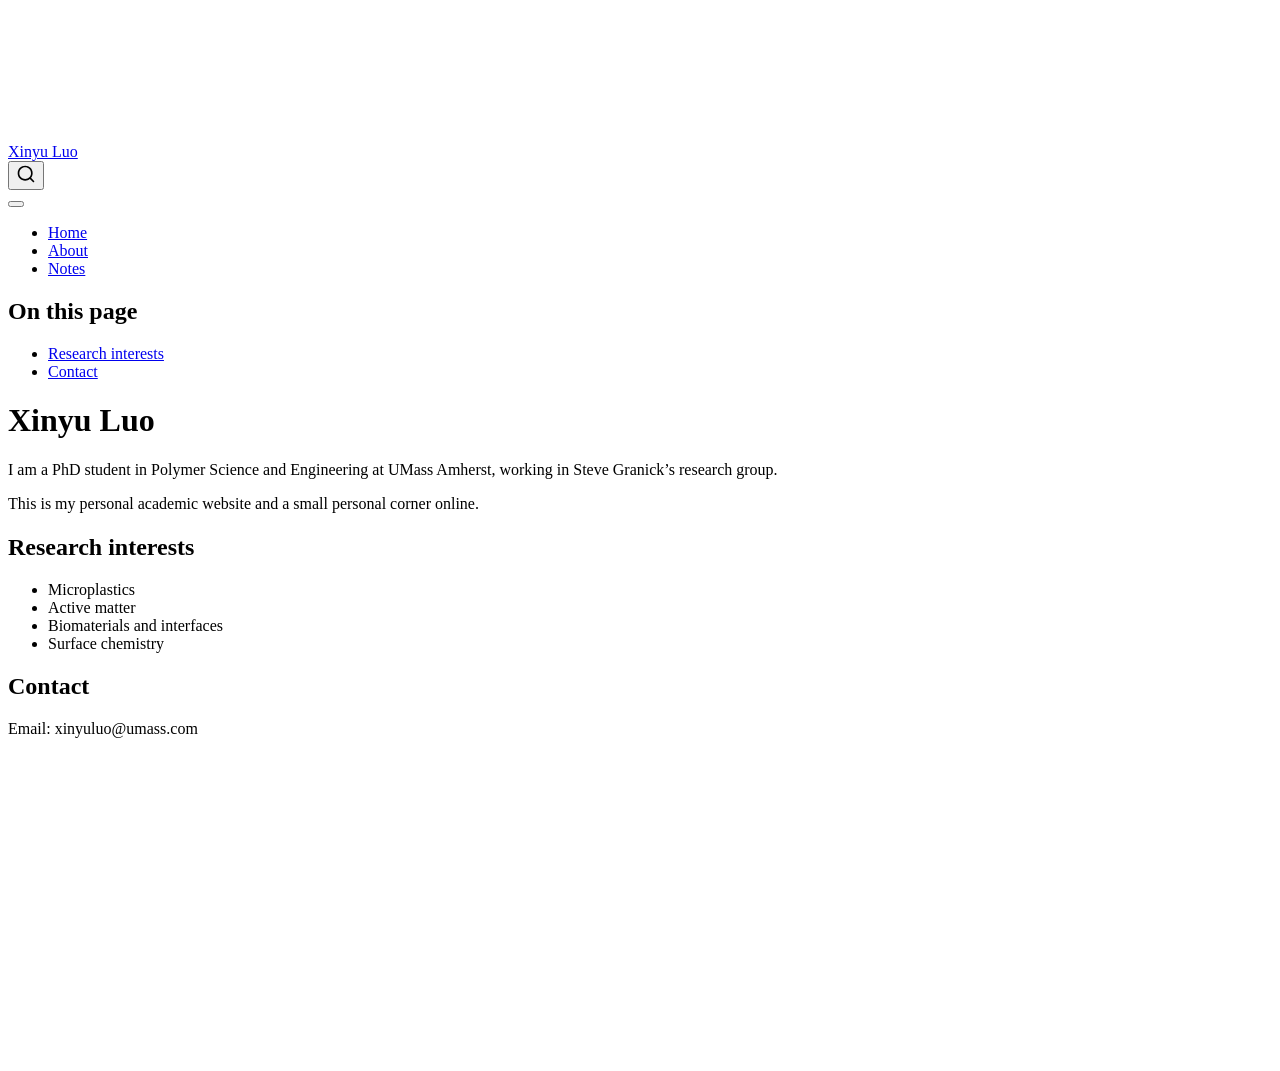
==== docs/index.html @ d5668f0c "Create initial Quarto website" ====
<!DOCTYPE html>
<html xmlns="http://www.w3.org/1999/xhtml" lang="en" xml:lang="en"><head>

<meta charset="utf-8">
<meta name="generator" content="quarto-1.9.38">

<meta name="viewport" content="width=device-width, initial-scale=1.0, user-scalable=yes">


<title>Xinyu Luo</title>
<style>
/* Default styles provided by pandoc.
** See https://pandoc.org/MANUAL.html#variables-for-html for config info.
*/
code{white-space: pre-wrap;}
span.smallcaps{font-variant: small-caps;}
div.columns{display: flex; gap: min(4vw, 1.5em);}
div.column{flex: auto; overflow-x: auto;}
div.hanging-indent{margin-left: 1.5em; text-indent: -1.5em;}
ul.task-list{list-style: none;}
ul.task-list li input[type="checkbox"] {
  width: 0.8em;
  margin: 0 0.8em 0.2em -1em; /* quarto-specific, see https://github.com/quarto-dev/quarto-cli/issues/4556 */ 
  vertical-align: middle;
}
</style>


<script src="site_libs/quarto-nav/quarto-nav.js"></script>
<script src="site_libs/quarto-nav/headroom.min.js"></script>
<script src="site_libs/clipboard/clipboard.min.js"></script>
<script src="site_libs/quarto-search/autocomplete.umd.js"></script>
<script src="site_libs/quarto-search/fuse.min.js"></script>
<script src="site_libs/quarto-search/quarto-search.js"></script>
<meta name="quarto:offset" content="./">
<script src="site_libs/quarto-html/quarto.js" type="module"></script>
<script src="site_libs/quarto-html/tabsets/tabsets.js" type="module"></script>
<script src="site_libs/quarto-html/popper.min.js"></script>
<script src="site_libs/quarto-html/tippy.umd.min.js"></script>
<script src="site_libs/quarto-html/anchor.min.js"></script>
<link href="site_libs/quarto-html/tippy.css" rel="stylesheet">
<link href="site_libs/quarto-html/quarto-syntax-highlighting-15634bcf2e68342d4ad2dfa704d543f6.css" rel="stylesheet" id="quarto-text-highlighting-styles">
<script src="site_libs/bootstrap/bootstrap.min.js"></script>
<link href="site_libs/bootstrap/bootstrap-icons.css" rel="stylesheet">
<link href="site_libs/bootstrap/bootstrap-a0f9fd0d421825b736dc1bbcbcba2219.min.css" rel="stylesheet" append-hash="true" id="quarto-bootstrap" data-mode="light">
<script id="quarto-search-options" type="application/json">{
  "location": "navbar",
  "copy-button": false,
  "collapse-after": 3,
  "panel-placement": "end",
  "type": "overlay",
  "limit": 50,
  "keyboard-shortcut": [
    "f",
    "/",
    "s"
  ],
  "show-item-context": false,
  "language": {
    "search-no-results-text": "No results",
    "search-matching-documents-text": "matching documents",
    "search-copy-link-title": "Copy link to search",
    "search-hide-matches-text": "Hide additional matches",
    "search-more-match-text": "more match in this document",
    "search-more-matches-text": "more matches in this document",
    "search-clear-button-title": "Clear",
    "search-text-placeholder": "",
    "search-detached-cancel-button-title": "Cancel",
    "search-submit-button-title": "Submit",
    "search-label": "Search"
  }
}</script>


</head>

<body class="nav-fixed quarto-light">

<div id="quarto-search-results"></div>
  <header id="quarto-header" class="headroom fixed-top">
    <nav class="navbar navbar-expand-lg " data-bs-theme="dark">
      <div class="navbar-container container-fluid">
      <div class="navbar-brand-container mx-auto">
    <a class="navbar-brand" href="./index.html">
    <span class="navbar-title">Xinyu Luo</span>
    </a>
  </div>
            <div id="quarto-search" class="" title="Search"></div>
          <button class="navbar-toggler" type="button" data-bs-toggle="collapse" data-bs-target="#navbarCollapse" aria-controls="navbarCollapse" role="menu" aria-expanded="false" aria-label="Toggle navigation" onclick="if (window.quartoToggleHeadroom) { window.quartoToggleHeadroom(); }">
  <span class="navbar-toggler-icon"></span>
</button>
          <div class="collapse navbar-collapse" id="navbarCollapse">
            <ul class="navbar-nav navbar-nav-scroll me-auto">
  <li class="nav-item">
    <a class="nav-link active" href="./index.html" aria-current="page"> 
<span class="menu-text">Home</span></a>
  </li>  
  <li class="nav-item">
    <a class="nav-link" href="./about.html"> 
<span class="menu-text">About</span></a>
  </li>  
  <li class="nav-item">
    <a class="nav-link" href="./notes.html"> 
<span class="menu-text">Notes</span></a>
  </li>  
</ul>
          </div> <!-- /navcollapse -->
            <div class="quarto-navbar-tools">
</div>
      </div> <!-- /container-fluid -->
    </nav>
</header>
<!-- content -->
<div id="quarto-content" class="quarto-container page-columns page-rows-contents page-layout-article page-navbar">
<!-- sidebar -->
<!-- margin-sidebar -->
    <div id="quarto-margin-sidebar" class="sidebar margin-sidebar">
        <nav id="TOC" role="doc-toc" class="toc-active">
    <h2 id="toc-title">On this page</h2>
   
  <ul>
  <li><a href="#research-interests" id="toc-research-interests" class="nav-link active" data-scroll-target="#research-interests">Research interests</a></li>
  <li><a href="#contact" id="toc-contact" class="nav-link" data-scroll-target="#contact">Contact</a></li>
  </ul>
</nav>
    </div>
<!-- main -->
<main class="content" id="quarto-document-content">

<header id="title-block-header" class="quarto-title-block default">
<div class="quarto-title">
<h1 class="title">Xinyu Luo</h1>
</div>



<div class="quarto-title-meta">

    
  
    
  </div>
  


</header>


<p>I am a PhD student in Polymer Science and Engineering at UMass Amherst, working in Steve Granick’s research group.</p>
<p>This is my personal academic website and a small personal corner online.</p>
<section id="research-interests" class="level2">
<h2 class="anchored" data-anchor-id="research-interests">Research interests</h2>
<ul>
<li>Microplastics</li>
<li>Active matter</li>
<li>Biomaterials and interfaces</li>
<li>Surface chemistry</li>
</ul>
</section>
<section id="contact" class="level2">
<h2 class="anchored" data-anchor-id="contact">Contact</h2>
<p>Email: xinyuluo@umass.com</p>


</section>

</main> <!-- /main -->
<script id="quarto-html-after-body" type="application/javascript">
  window.document.addEventListener("DOMContentLoaded", function (event) {
    const icon = "";
    const anchorJS = new window.AnchorJS();
    anchorJS.options = {
      placement: 'right',
      icon: icon
    };
    anchorJS.add('.anchored');
    const isCodeAnnotation = (el) => {
      for (const clz of el.classList) {
        if (clz.startsWith('code-annotation-')) {                     
          return true;
        }
      }
      return false;
    }
    const onCopySuccess = function(e) {
      // button target
      const button = e.trigger;
      // don't keep focus
      button.blur();
      // flash "checked"
      button.classList.add('code-copy-button-checked');
      var currentTitle = button.getAttribute("title");
      button.setAttribute("title", "Copied!");
      let tooltip;
      if (window.bootstrap) {
        button.setAttribute("data-bs-toggle", "tooltip");
        button.setAttribute("data-bs-placement", "left");
        button.setAttribute("data-bs-title", "Copied!");
        tooltip = new bootstrap.Tooltip(button, 
          { trigger: "manual", 
            customClass: "code-copy-button-tooltip",
            offset: [0, -8]});
        tooltip.show();    
      }
      setTimeout(function() {
        if (tooltip) {
          tooltip.hide();
          button.removeAttribute("data-bs-title");
          button.removeAttribute("data-bs-toggle");
          button.removeAttribute("data-bs-placement");
        }
        button.setAttribute("title", currentTitle);
        button.classList.remove('code-copy-button-checked');
      }, 1000);
      // clear code selection
      e.clearSelection();
    }
    const getTextToCopy = function(trigger) {
      const outerScaffold = trigger.parentElement.cloneNode(true);
      const codeEl = outerScaffold.querySelector('code');
      for (const childEl of codeEl.children) {
        if (isCodeAnnotation(childEl)) {
          childEl.remove();
        }
      }
      return codeEl.innerText;
    }
    const clipboard = new window.ClipboardJS('.code-copy-button:not([data-in-quarto-modal])', {
      text: getTextToCopy
    });
    clipboard.on('success', onCopySuccess);
    if (window.document.getElementById('quarto-embedded-source-code-modal')) {
      const clipboardModal = new window.ClipboardJS('.code-copy-button[data-in-quarto-modal]', {
        text: getTextToCopy,
        container: window.document.getElementById('quarto-embedded-source-code-modal')
      });
      clipboardModal.on('success', onCopySuccess);
    }
      var localhostRegex = new RegExp(/^(?:http|https):\/\/localhost\:?[0-9]*\//);
      var mailtoRegex = new RegExp(/^mailto:/);
        var filterRegex = new RegExp('/' + window.location.host + '/');
      var isInternal = (href) => {
          return filterRegex.test(href) || localhostRegex.test(href) || mailtoRegex.test(href);
      }
      // Inspect non-navigation links and adorn them if external
     var links = window.document.querySelectorAll('a[href]:not(.nav-link):not(.navbar-brand):not(.toc-action):not(.sidebar-link):not(.sidebar-item-toggle):not(.pagination-link):not(.no-external):not([aria-hidden]):not(.dropdown-item):not(.quarto-navigation-tool):not(.about-link)');
      for (var i=0; i<links.length; i++) {
        const link = links[i];
        if (!isInternal(link.href)) {
          // undo the damage that might have been done by quarto-nav.js in the case of
          // links that we want to consider external
          if (link.dataset.originalHref !== undefined) {
            link.href = link.dataset.originalHref;
          }
        }
      }
    function tippyHover(el, contentFn, onTriggerFn, onUntriggerFn) {
      const config = {
        allowHTML: true,
        maxWidth: 500,
        delay: 100,
        arrow: false,
        appendTo: function(el) {
            return el.parentElement;
        },
        interactive: true,
        interactiveBorder: 10,
        theme: 'quarto',
        placement: 'bottom-start',
      };
      if (contentFn) {
        config.content = contentFn;
      }
      if (onTriggerFn) {
        config.onTrigger = onTriggerFn;
      }
      if (onUntriggerFn) {
        config.onUntrigger = onUntriggerFn;
      }
      window.tippy(el, config); 
    }
    const noterefs = window.document.querySelectorAll('a[role="doc-noteref"]');
    for (var i=0; i<noterefs.length; i++) {
      const ref = noterefs[i];
      tippyHover(ref, function() {
        // use id or data attribute instead here
        let href = ref.getAttribute('data-footnote-href') || ref.getAttribute('href');
        try { href = new URL(href).hash; } catch {}
        const id = href.replace(/^#\/?/, "");
        const note = window.document.getElementById(id);
        if (note) {
          return note.innerHTML;
        } else {
          return "";
        }
      });
    }
    const xrefs = window.document.querySelectorAll('a.quarto-xref');
    const processXRef = (id, note) => {
      // Strip column container classes
      const stripColumnClz = (el) => {
        el.classList.remove("page-full", "page-columns");
        if (el.children) {
          for (const child of el.children) {
            stripColumnClz(child);
          }
        }
      }
      stripColumnClz(note)
      if (id === null || id.startsWith('sec-')) {
        // Special case sections, only their first couple elements
        const container = document.createElement("div");
        if (note.children && note.children.length > 2) {
          container.appendChild(note.children[0].cloneNode(true));
          for (let i = 1; i < note.children.length; i++) {
            const child = note.children[i];
            if (child.tagName === "P" && child.innerText === "") {
              continue;
            } else {
              container.appendChild(child.cloneNode(true));
              break;
            }
          }
          if (window.Quarto?.typesetMath) {
            window.Quarto.typesetMath(container);
          }
          return container.innerHTML
        } else {
          if (window.Quarto?.typesetMath) {
            window.Quarto.typesetMath(note);
          }
          return note.innerHTML;
        }
      } else {
        // Remove any anchor links if they are present
        const anchorLink = note.querySelector('a.anchorjs-link');
        if (anchorLink) {
          anchorLink.remove();
        }
        if (window.Quarto?.typesetMath) {
          window.Quarto.typesetMath(note);
        }
        if (note.classList.contains("callout")) {
          return note.outerHTML;
        } else {
          return note.innerHTML;
        }
      }
    }
    for (var i=0; i<xrefs.length; i++) {
      const xref = xrefs[i];
      tippyHover(xref, undefined, function(instance) {
        instance.disable();
        let url = xref.getAttribute('href');
        let hash = undefined; 
        if (url.startsWith('#')) {
          hash = url;
        } else {
          try { hash = new URL(url).hash; } catch {}
        }
        if (hash) {
          const id = hash.replace(/^#\/?/, "");
          const note = window.document.getElementById(id);
          if (note !== null) {
            try {
              const html = processXRef(id, note.cloneNode(true));
              instance.setContent(html);
            } finally {
              instance.enable();
              instance.show();
            }
          } else {
            // See if we can fetch this
            fetch(url.split('#')[0])
            .then(res => res.text())
            .then(html => {
              const parser = new DOMParser();
              const htmlDoc = parser.parseFromString(html, "text/html");
              const note = htmlDoc.getElementById(id);
              if (note !== null) {
                const html = processXRef(id, note);
                instance.setContent(html);
              } 
            }).finally(() => {
              instance.enable();
              instance.show();
            });
          }
        } else {
          // See if we can fetch a full url (with no hash to target)
          // This is a special case and we should probably do some content thinning / targeting
          fetch(url)
          .then(res => res.text())
          .then(html => {
            const parser = new DOMParser();
            const htmlDoc = parser.parseFromString(html, "text/html");
            const note = htmlDoc.querySelector('main.content');
            if (note !== null) {
              // This should only happen for chapter cross references
              // (since there is no id in the URL)
              // remove the first header
              if (note.children.length > 0 && note.children[0].tagName === "HEADER") {
                note.children[0].remove();
              }
              const html = processXRef(null, note);
              instance.setContent(html);
            } 
          }).finally(() => {
            instance.enable();
            instance.show();
          });
        }
      }, function(instance) {
      });
    }
        let selectedAnnoteEl;
        const selectorForAnnotation = ( cell, annotation) => {
          let cellAttr = 'data-code-cell="' + cell + '"';
          let lineAttr = 'data-code-annotation="' +  annotation + '"';
          const selector = 'span[' + cellAttr + '][' + lineAttr + ']';
          return selector;
        }
        const selectCodeLines = (annoteEl) => {
          const doc = window.document;
          const targetCell = annoteEl.getAttribute("data-target-cell");
          const targetAnnotation = annoteEl.getAttribute("data-target-annotation");
          const annoteSpan = window.document.querySelector(selectorForAnnotation(targetCell, targetAnnotation));
          const lines = annoteSpan.getAttribute("data-code-lines").split(",");
          const lineIds = lines.map((line) => {
            return targetCell + "-" + line;
          })
          let top = null;
          let height = null;
          let parent = null;
          if (lineIds.length > 0) {
              //compute the position of the single el (top and bottom and make a div)
              const el = window.document.getElementById(lineIds[0]);
              top = el.offsetTop;
              height = el.offsetHeight;
              parent = el.parentElement.parentElement;
            if (lineIds.length > 1) {
              const lastEl = window.document.getElementById(lineIds[lineIds.length - 1]);
              const bottom = lastEl.offsetTop + lastEl.offsetHeight;
              height = bottom - top;
            }
            if (top !== null && height !== null && parent !== null) {
              // cook up a div (if necessary) and position it 
              let div = window.document.getElementById("code-annotation-line-highlight");
              if (div === null) {
                div = window.document.createElement("div");
                div.setAttribute("id", "code-annotation-line-highlight");
                div.style.position = 'absolute';
                parent.appendChild(div);
              }
              div.style.top = top - 2 + "px";
              div.style.height = height + 4 + "px";
              div.style.left = 0;
              let gutterDiv = window.document.getElementById("code-annotation-line-highlight-gutter");
              if (gutterDiv === null) {
                gutterDiv = window.document.createElement("div");
                gutterDiv.setAttribute("id", "code-annotation-line-highlight-gutter");
                gutterDiv.style.position = 'absolute';
                const codeCell = window.document.getElementById(targetCell);
                const gutter = codeCell.querySelector('.code-annotation-gutter');
                gutter.appendChild(gutterDiv);
              }
              gutterDiv.style.top = top - 2 + "px";
              gutterDiv.style.height = height + 4 + "px";
            }
            selectedAnnoteEl = annoteEl;
          }
        };
        const unselectCodeLines = () => {
          const elementsIds = ["code-annotation-line-highlight", "code-annotation-line-highlight-gutter"];
          elementsIds.forEach((elId) => {
            const div = window.document.getElementById(elId);
            if (div) {
              div.remove();
            }
          });
          selectedAnnoteEl = undefined;
        };
          // Handle positioning of the toggle
      window.addEventListener(
        "resize",
        throttle(() => {
          elRect = undefined;
          if (selectedAnnoteEl) {
            selectCodeLines(selectedAnnoteEl);
          }
        }, 10)
      );
      function throttle(fn, ms) {
      let throttle = false;
      let timer;
        return (...args) => {
          if(!throttle) { // first call gets through
              fn.apply(this, args);
              throttle = true;
          } else { // all the others get throttled
              if(timer) clearTimeout(timer); // cancel #2
              timer = setTimeout(() => {
                fn.apply(this, args);
                timer = throttle = false;
              }, ms);
          }
        };
      }
        // Attach click handler to the DT
        const annoteDls = window.document.querySelectorAll('dt[data-target-cell]');
        for (const annoteDlNode of annoteDls) {
          annoteDlNode.addEventListener('click', (event) => {
            const clickedEl = event.target;
            if (clickedEl !== selectedAnnoteEl) {
              unselectCodeLines();
              const activeEl = window.document.querySelector('dt[data-target-cell].code-annotation-active');
              if (activeEl) {
                activeEl.classList.remove('code-annotation-active');
              }
              selectCodeLines(clickedEl);
              clickedEl.classList.add('code-annotation-active');
            } else {
              // Unselect the line
              unselectCodeLines();
              clickedEl.classList.remove('code-annotation-active');
            }
          });
        }
    const findCites = (el) => {
      const parentEl = el.parentElement;
      if (parentEl) {
        const cites = parentEl.dataset.cites;
        if (cites) {
          return {
            el,
            cites: cites.split(' ')
          };
        } else {
          return findCites(el.parentElement)
        }
      } else {
        return undefined;
      }
    };
    var bibliorefs = window.document.querySelectorAll('a[role="doc-biblioref"]');
    for (var i=0; i<bibliorefs.length; i++) {
      const ref = bibliorefs[i];
      const citeInfo = findCites(ref);
      if (citeInfo) {
        tippyHover(citeInfo.el, function() {
          var popup = window.document.createElement('div');
          citeInfo.cites.forEach(function(cite) {
            var citeDiv = window.document.createElement('div');
            citeDiv.classList.add('hanging-indent');
            citeDiv.classList.add('csl-entry');
            var biblioDiv = window.document.getElementById('ref-' + cite);
            if (biblioDiv) {
              citeDiv.innerHTML = biblioDiv.innerHTML;
            }
            popup.appendChild(citeDiv);
          });
          return popup.innerHTML;
        });
      }
    }
  });
  </script>
</div> <!-- /content -->




</body></html>
---- docs/site_libs/quarto-html/tippy.css ----
.tippy-box[data-animation=fade][data-state=hidden]{opacity:0}[data-tippy-root]{max-width:calc(100vw - 10px)}.tippy-box{position:relative;background-color:#333;color:#fff;border-radius:4px;font-size:14px;line-height:1.4;white-space:normal;outline:0;transition-property:transform,visibility,opacity}.tippy-box[data-placement^=top]>.tippy-arrow{bottom:0}.tippy-box[data-placement^=top]>.tippy-arrow:before{bottom:-7px;left:0;border-width:8px 8px 0;border-top-color:initial;transform-origin:center top}.tippy-box[data-placement^=bottom]>.tippy-arrow{top:0}.tippy-box[data-placement^=bottom]>.tippy-arrow:before{top:-7px;left:0;border-width:0 8px 8px;border-bottom-color:initial;transform-origin:center bottom}.tippy-box[data-placement^=left]>.tippy-arrow{right:0}.tippy-box[data-placement^=left]>.tippy-arrow:before{border-width:8px 0 8px 8px;border-left-color:initial;right:-7px;transform-origin:center left}.tippy-box[data-placement^=right]>.tippy-arrow{left:0}.tippy-box[data-placement^=right]>.tippy-arrow:before{left:-7px;border-width:8px 8px 8px 0;border-right-color:initial;transform-origin:center right}.tippy-box[data-inertia][data-state=visible]{transition-timing-function:cubic-bezier(.54,1.5,.38,1.11)}.tippy-arrow{width:16px;height:16px;color:#333}.tippy-arrow:before{content:"";position:absolute;border-color:transparent;border-style:solid}.tippy-content{position:relative;padding:5px 9px;z-index:1}
---- docs/site_libs/quarto-html/quarto-syntax-highlighting-15634bcf2e68342d4ad2dfa704d543f6.css ----
/* quarto syntax highlight colors */
:root {
  --quarto-hl-ot-color: #003B4F;
  --quarto-hl-at-color: #657422;
  --quarto-hl-ss-color: #20794D;
  --quarto-hl-an-color: #5E5E5E;
  --quarto-hl-fu-color: #4758AB;
  --quarto-hl-st-color: #20794D;
  --quarto-hl-cf-color: #003B4F;
  --quarto-hl-op-color: #5E5E5E;
  --quarto-hl-er-color: #AD0000;
  --quarto-hl-bn-color: #AD0000;
  --quarto-hl-al-color: #AD0000;
  --quarto-hl-va-color: #111111;
  --quarto-hl-bu-color: inherit;
  --quarto-hl-ex-color: inherit;
  --quarto-hl-pp-color: #AD0000;
  --quarto-hl-in-color: #5E5E5E;
  --quarto-hl-vs-color: #20794D;
  --quarto-hl-wa-color: #5E5E5E;
  --quarto-hl-do-color: #5E5E5E;
  --quarto-hl-im-color: #00769E;
  --quarto-hl-ch-color: #20794D;
  --quarto-hl-dt-color: #AD0000;
  --quarto-hl-fl-color: #AD0000;
  --quarto-hl-co-color: #5E5E5E;
  --quarto-hl-cv-color: #5E5E5E;
  --quarto-hl-cn-color: #8f5902;
  --quarto-hl-sc-color: #5E5E5E;
  --quarto-hl-dv-color: #AD0000;
  --quarto-hl-kw-color: #003B4F;
}

/* other quarto variables */
:root {
  --quarto-font-monospace: SFMono-Regular, Menlo, Monaco, Consolas, "Liberation Mono", "Courier New", monospace;
}

/* syntax highlight based on Pandoc's rules */
pre > code.sourceCode > span {
  color: #003B4F;
}

code.sourceCode > span {
  color: #003B4F;
}

div.sourceCode,
div.sourceCode pre.sourceCode {
  color: #003B4F;
}

/* Normal */
code span {
  color: #003B4F;
}

/* Alert */
code span.al {
  color: #AD0000;
  font-style: inherit;
}

/* Annotation */
code span.an {
  color: #5E5E5E;
  font-style: inherit;
}

/* Attribute */
code span.at {
  color: #657422;
  font-style: inherit;
}

/* BaseN */
code span.bn {
  color: #AD0000;
  font-style: inherit;
}

/* BuiltIn */
code span.bu {
  font-style: inherit;
}

/* ControlFlow */
code span.cf {
  color: #003B4F;
  font-weight: bold;
  font-style: inherit;
}

/* Char */
code span.ch {
  color: #20794D;
  font-style: inherit;
}

/* Constant */
code span.cn {
  color: #8f5902;
  font-style: inherit;
}

/* Comment */
code span.co {
  color: #5E5E5E;
  font-style: inherit;
}

/* CommentVar */
code span.cv {
  color: #5E5E5E;
  font-style: italic;
}

/* Documentation */
code span.do {
  color: #5E5E5E;
  font-style: italic;
}

/* DataType */
code span.dt {
  color: #AD0000;
  font-style: inherit;
}

/* DecVal */
code span.dv {
  color: #AD0000;
  font-style: inherit;
}

/* Error */
code span.er {
  color: #AD0000;
  font-style: inherit;
}

/* Extension */
code span.ex {
  font-style: inherit;
}

/* Float */
code span.fl {
  color: #AD0000;
  font-style: inherit;
}

/* Function */
code span.fu {
  color: #4758AB;
  font-style: inherit;
}

/* Import */
code span.im {
  color: #00769E;
  font-style: inherit;
}

/* Information */
code span.in {
  color: #5E5E5E;
  font-style: inherit;
}

/* Keyword */
code span.kw {
  color: #003B4F;
  font-weight: bold;
  font-style: inherit;
}

/* Operator */
code span.op {
  color: #5E5E5E;
  font-style: inherit;
}

/* Other */
code span.ot {
  color: #003B4F;
  font-style: inherit;
}

/* Preprocessor */
code span.pp {
  color: #AD0000;
  font-style: inherit;
}

/* SpecialChar */
code span.sc {
  color: #5E5E5E;
  font-style: inherit;
}

/* SpecialString */
code span.ss {
  color: #20794D;
  font-style: inherit;
}

/* String */
code span.st {
  color: #20794D;
  font-style: inherit;
}

/* Variable */
code span.va {
  color: #111111;
  font-style: inherit;
}

/* VerbatimString */
code span.vs {
  color: #20794D;
  font-style: inherit;
}

/* Warning */
code span.wa {
  color: #5E5E5E;
  font-style: italic;
}

.prevent-inlining {
  content: "</";
}

/*# sourceMappingURL=f23921c56f73e400b49028c9186a1aa0.css.map */
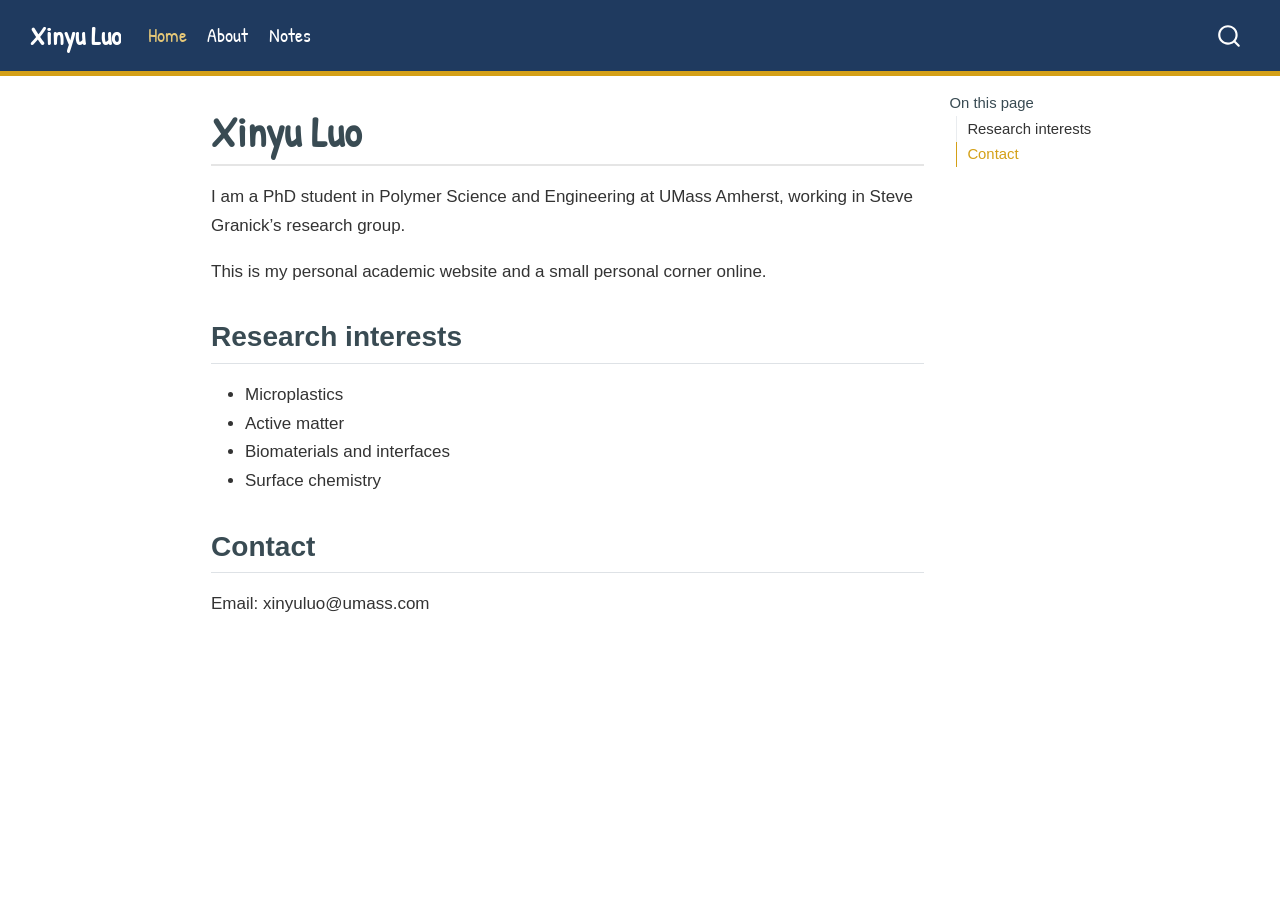
==== commit d1d38d6f: "Update website color theme" ====
--- a/docs/index.html
+++ b/docs/index.html
@@ -42,7 +42,7 @@
 <link href="site_libs/quarto-html/quarto-syntax-highlighting-15634bcf2e68342d4ad2dfa704d543f6.css" rel="stylesheet" id="quarto-text-highlighting-styles">
 <script src="site_libs/bootstrap/bootstrap.min.js"></script>
 <link href="site_libs/bootstrap/bootstrap-icons.css" rel="stylesheet">
-<link href="site_libs/bootstrap/bootstrap-a0f9fd0d421825b736dc1bbcbcba2219.min.css" rel="stylesheet" append-hash="true" id="quarto-bootstrap" data-mode="light">
+<link href="site_libs/bootstrap/bootstrap-9f93187db7dba4abe8c3a4b13a380a97.min.css" rel="stylesheet" append-hash="true" id="quarto-bootstrap" data-mode="light">
 <script id="quarto-search-options" type="application/json">{
   "location": "navbar",
   "copy-button": false,
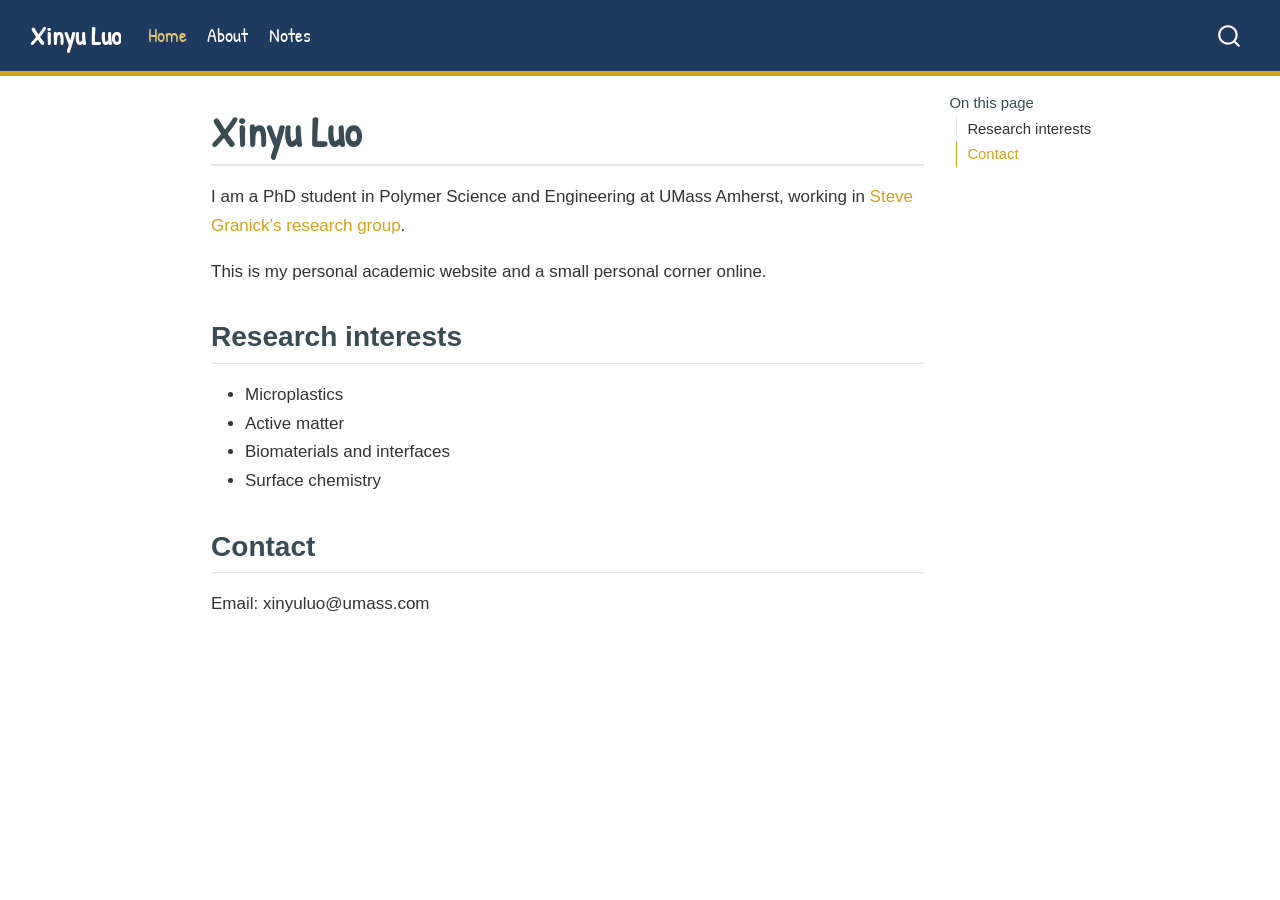
==== commit 17501c6a: "embed a hyperlink to Granick group" ====
--- a/docs/index.html
+++ b/docs/index.html
@@ -146,7 +146,7 @@
 </header>
 
 
-<p>I am a PhD student in Polymer Science and Engineering at UMass Amherst, working in Steve Granick’s research group.</p>
+<p>I am a PhD student in Polymer Science and Engineering at UMass Amherst, working in <strong><a href="https://sites.google.com/view/granick/home?authuser=0">Steve Granick’s research group</a></strong>.</p>
 <p>This is my personal academic website and a small personal corner online.</p>
 <section id="research-interests" class="level2">
 <h2 class="anchored" data-anchor-id="research-interests">Research interests</h2>
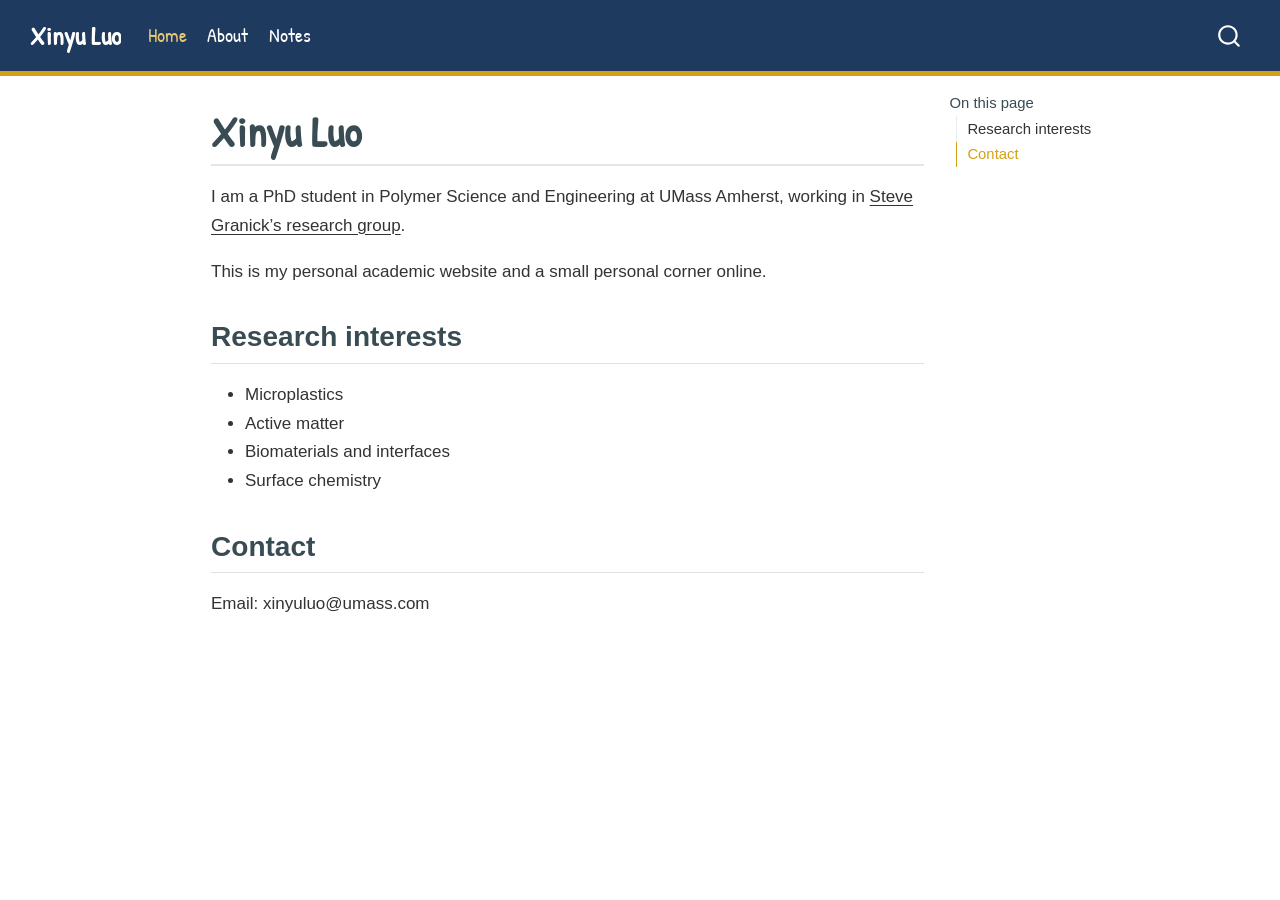
==== commit 5b94afb7: "define hyperlink color" ====
--- a/docs/index.html
+++ b/docs/index.html
@@ -42,7 +42,7 @@
 <link href="site_libs/quarto-html/quarto-syntax-highlighting-15634bcf2e68342d4ad2dfa704d543f6.css" rel="stylesheet" id="quarto-text-highlighting-styles">
 <script src="site_libs/bootstrap/bootstrap.min.js"></script>
 <link href="site_libs/bootstrap/bootstrap-icons.css" rel="stylesheet">
-<link href="site_libs/bootstrap/bootstrap-9f93187db7dba4abe8c3a4b13a380a97.min.css" rel="stylesheet" append-hash="true" id="quarto-bootstrap" data-mode="light">
+<link href="site_libs/bootstrap/bootstrap-f31eda88ad39937fda7627e8e995d6a2.min.css" rel="stylesheet" append-hash="true" id="quarto-bootstrap" data-mode="light">
 <script id="quarto-search-options" type="application/json">{
   "location": "navbar",
   "copy-button": false,
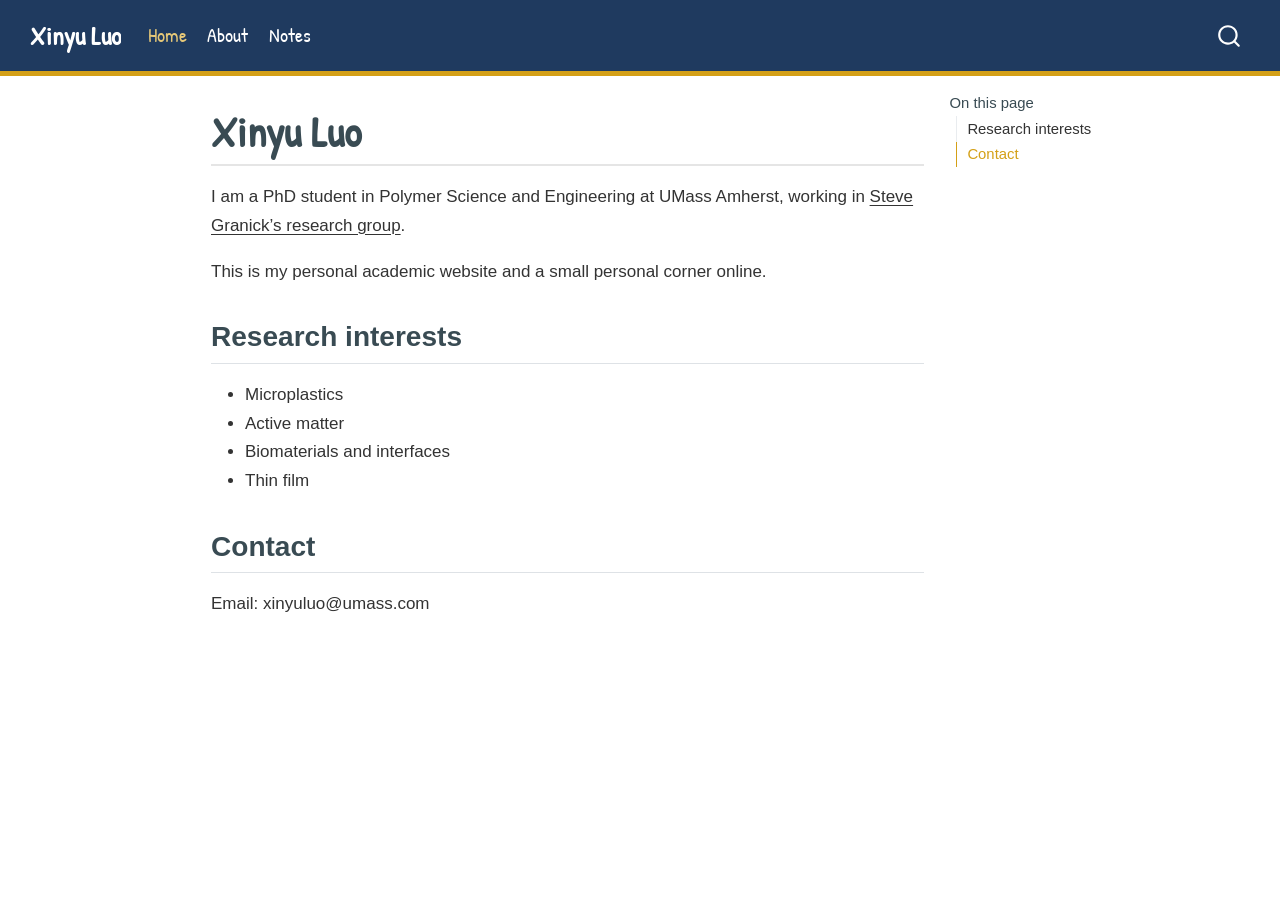
==== commit 01271574: "thin film interest" ====
--- a/docs/index.html
+++ b/docs/index.html
@@ -42,7 +42,7 @@
 <link href="site_libs/quarto-html/quarto-syntax-highlighting-15634bcf2e68342d4ad2dfa704d543f6.css" rel="stylesheet" id="quarto-text-highlighting-styles">
 <script src="site_libs/bootstrap/bootstrap.min.js"></script>
 <link href="site_libs/bootstrap/bootstrap-icons.css" rel="stylesheet">
-<link href="site_libs/bootstrap/bootstrap-f31eda88ad39937fda7627e8e995d6a2.min.css" rel="stylesheet" append-hash="true" id="quarto-bootstrap" data-mode="light">
+<link href="site_libs/bootstrap/bootstrap-eb2d551c59bd1f117752b6d445a871f4.min.css" rel="stylesheet" append-hash="true" id="quarto-bootstrap" data-mode="light">
 <script id="quarto-search-options" type="application/json">{
   "location": "navbar",
   "copy-button": false,
@@ -154,7 +154,7 @@
 <li>Microplastics</li>
 <li>Active matter</li>
 <li>Biomaterials and interfaces</li>
-<li>Surface chemistry</li>
+<li>Thin film</li>
 </ul>
 </section>
 <section id="contact" class="level2">
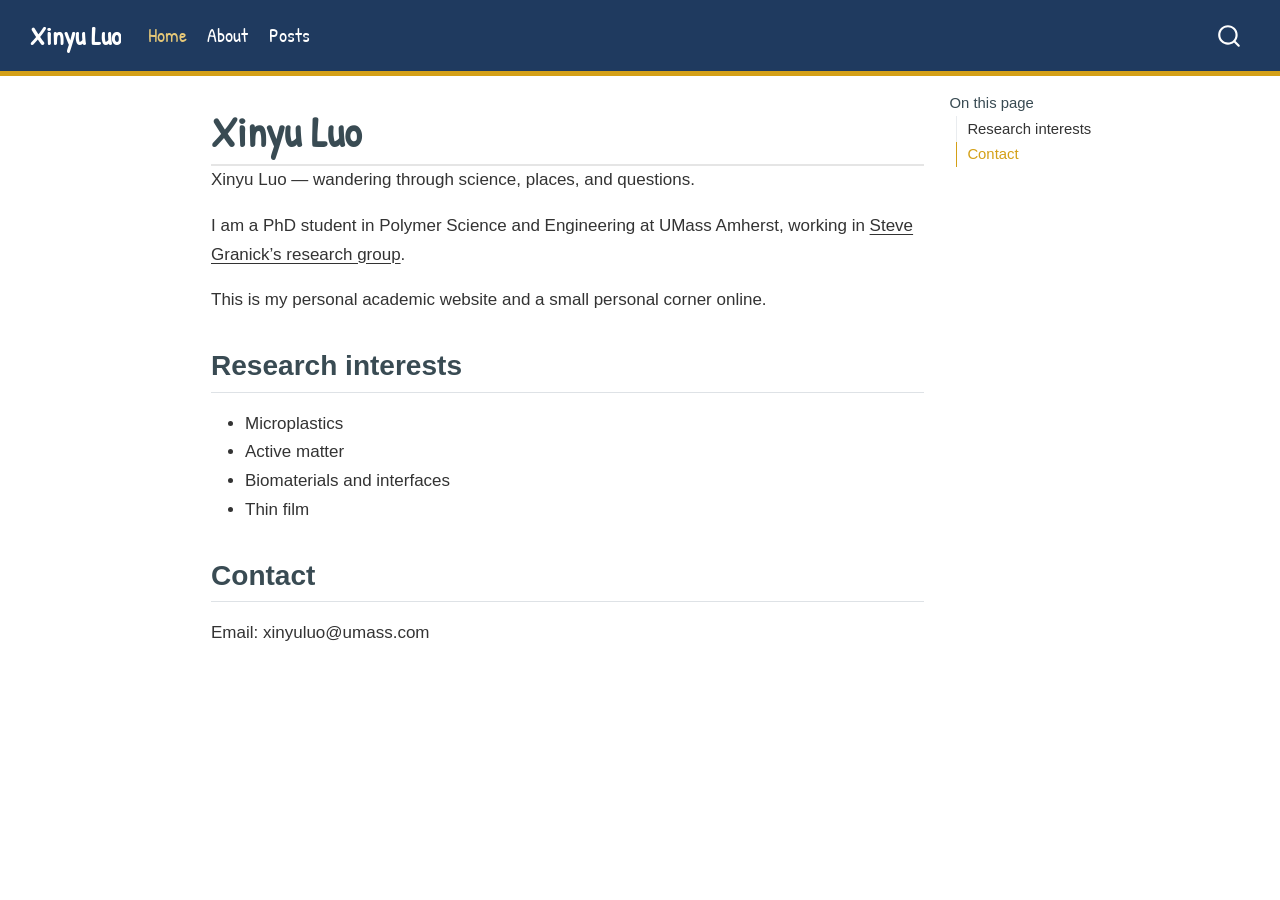
==== commit 5ab91279: "Add personal homepage description and sitemap" ====
--- a/docs/index.html
+++ b/docs/index.html
@@ -6,6 +6,7 @@
 
 <meta name="viewport" content="width=device-width, initial-scale=1.0, user-scalable=yes">
 
+<meta name="description" content="Xinyu Luo — wandering through science, places, and questions.">
 
 <title>Xinyu Luo</title>
 <style>
@@ -101,7 +102,7 @@
   </li>  
   <li class="nav-item">
     <a class="nav-link" href="./notes.html"> 
-<span class="menu-text">Notes</span></a>
+<span class="menu-text">Posts</span></a>
   </li>  
 </ul>
           </div> <!-- /navcollapse -->
@@ -132,6 +133,11 @@
 <h1 class="title">Xinyu Luo</h1>
 </div>
 
+<div>
+  <div class="description">
+    Xinyu Luo — wandering through science, places, and questions.
+  </div>
+</div>
 
 
 <div class="quarto-title-meta">
@@ -238,7 +244,7 @@
     }
       var localhostRegex = new RegExp(/^(?:http|https):\/\/localhost\:?[0-9]*\//);
       var mailtoRegex = new RegExp(/^mailto:/);
-        var filterRegex = new RegExp('/' + window.location.host + '/');
+        var filterRegex = new RegExp("https:\/\/luo-xinyu\.github\.io");
       var isInternal = (href) => {
           return filterRegex.test(href) || localhostRegex.test(href) || mailtoRegex.test(href);
       }
